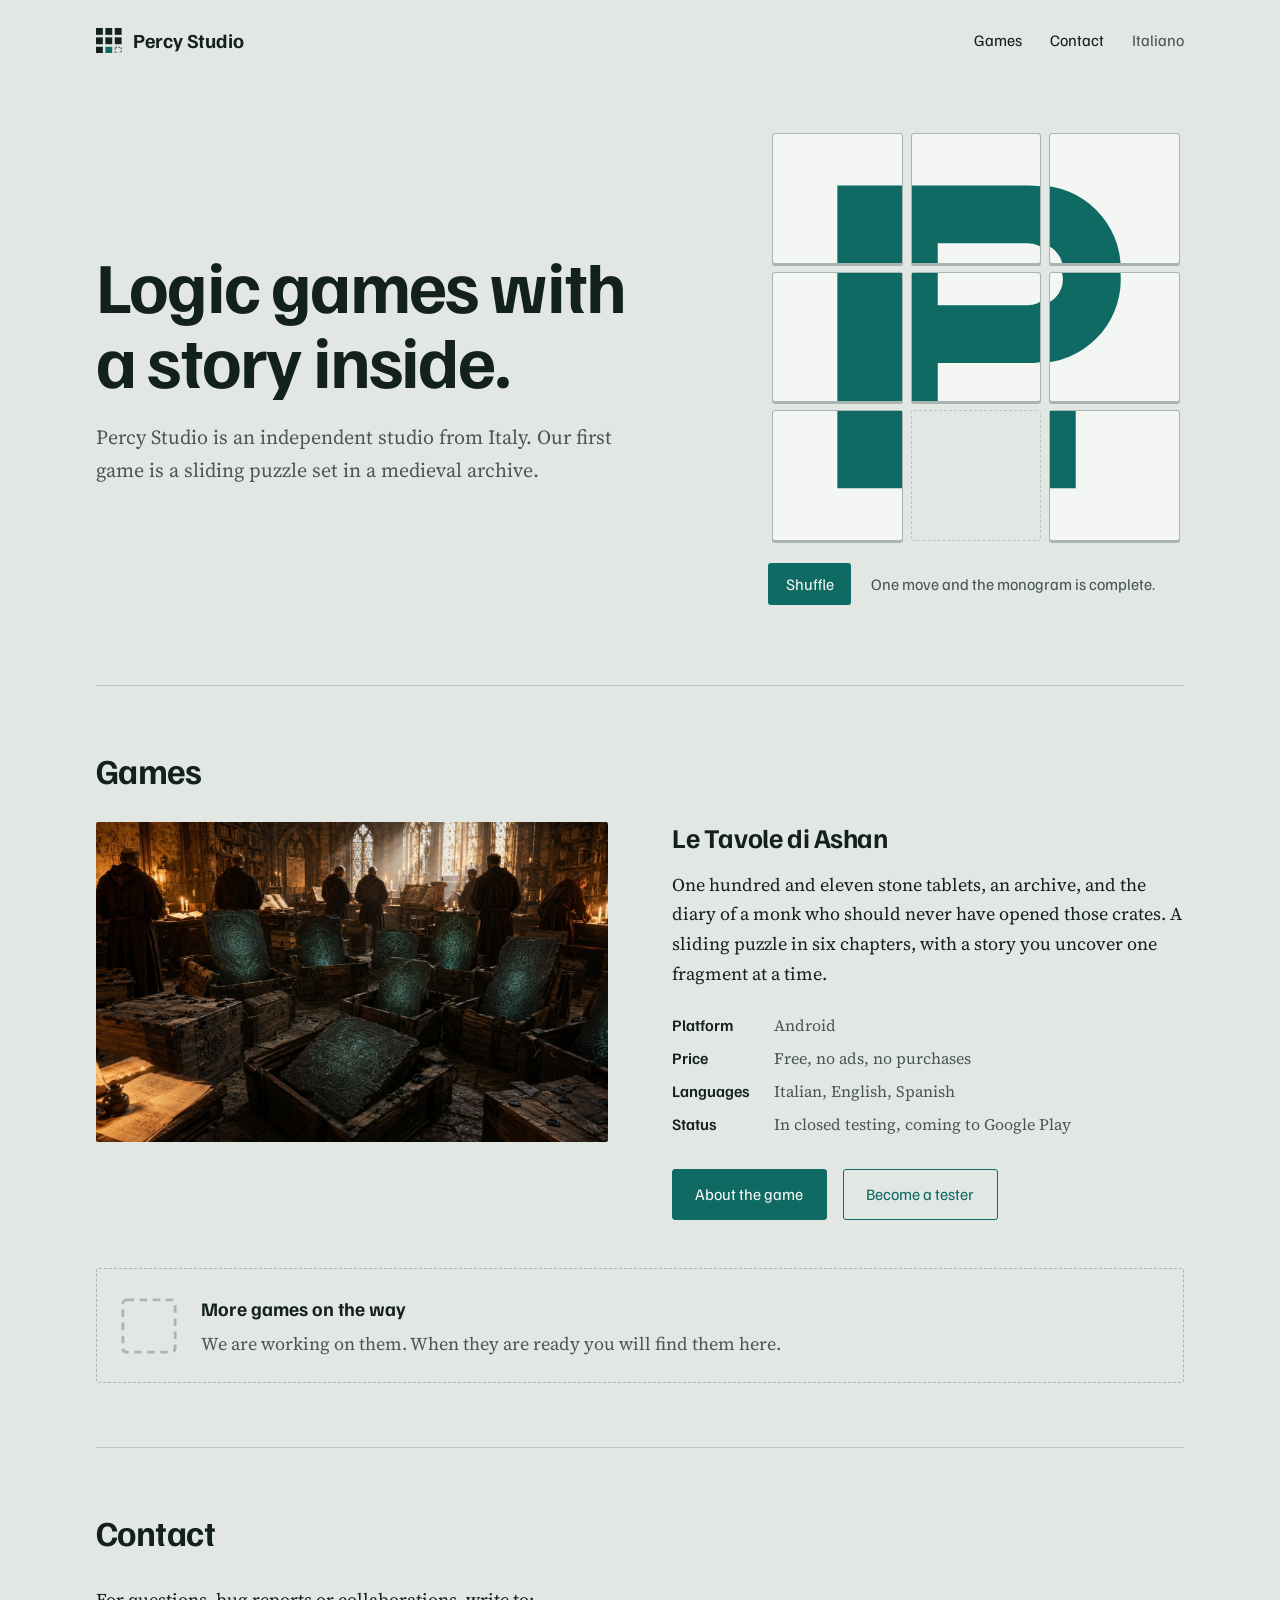
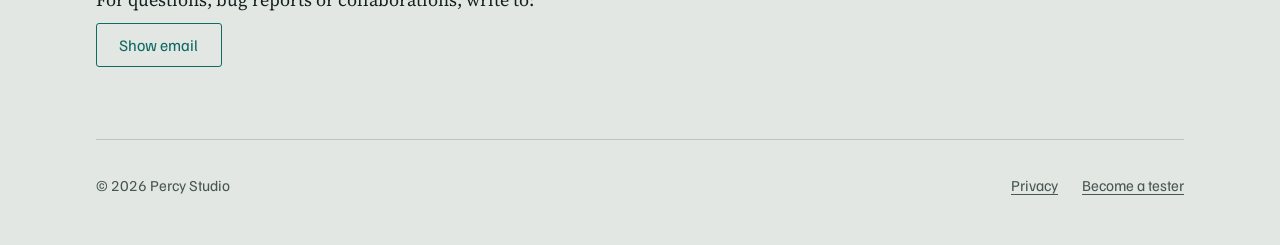
==== en/index.html @ b53e8aa5 "Redesign: Percy Studio come brand, Le Tavole di Ashan come prodotto - Home dello studio (IT/EN) con " ====
<!DOCTYPE html>
<html lang="en">
<head>
  <meta charset="UTF-8">
  <meta name="viewport" content="width=device-width, initial-scale=1">
  <title>Percy Studio</title>
  <meta name="description" content="Percy Studio is an independent Italian studio making logic games. The first is The Tablets of Ashan, a sliding puzzle for Android.">
  <meta property="og:type" content="website">
  <meta property="og:title" content="Percy Studio">
  <meta property="og:description" content="Percy Studio is an independent Italian studio making logic games. The first is The Tablets of Ashan, a sliding puzzle for Android.">
  <meta property="og:image" content="https://www.percystudio.it/assets/images/og.jpg">
  <link rel="alternate" hreflang="it" href="https://www.percystudio.it/">
  <link rel="alternate" hreflang="en" href="https://www.percystudio.it/en/">
  <link rel="preconnect" href="https://fonts.googleapis.com">
  <link rel="preconnect" href="https://fonts.gstatic.com" crossorigin>
  <link rel="stylesheet" href="https://fonts.googleapis.com/css2?family=Familjen+Grotesk:wght@500;600;700&family=Source+Serif+4:ital,opsz,wght@0,8..60,400;0,8..60,600;1,8..60,400&display=swap">
  <link rel="stylesheet" href="../css/studio.css">
</head>
<body>
<svg width="0" height="0" style="position:absolute" aria-hidden="true" focusable="false"><defs><g id="monogram"><path fill-rule="evenodd" style="fill:var(--teal)" d="M50 40H190A65 65 0 0 1 190 170H120V260H50Z M120 85H190A20 20 0 0 1 190 125H120Z"/></g></defs></svg>
<div class="wrap">
  <header class="site-head">
    <a class="mark" href="./"><svg viewBox="0 0 30 30" aria-hidden="true" focusable="false"><g fill="currentColor"><rect x="0" y="0" width="8" height="8"/><rect x="11" y="0" width="8" height="8"/><rect x="22" y="0" width="8" height="8"/><rect x="0" y="11" width="8" height="8"/><rect x="11" y="11" width="8" height="8"/><rect x="22" y="11" width="8" height="8"/><rect x="0" y="22" width="8" height="8"/></g><rect x="11" y="22" width="8" height="8" style="fill:var(--teal)"/><rect x="22.5" y="22.5" width="7" height="7" fill="none" stroke="currentColor" stroke-width="1" stroke-dasharray="2 1.6"/></svg><span>Percy Studio</span></a>
    <nav class="site-nav" aria-label="Principale">
      <a href="#giochi">Games</a>
      <a href="#contatti">Contact</a>
      <a class="lang" href="../" hreflang="it" lang="it">Italiano</a>
    </nav>
  </header>

  <main>
    <section class="opening">
      <div>
        <h1>Logic games with a story inside.</h1>
        <p class="lead">Percy Studio is an independent studio from Italy. Our first game is a sliding puzzle set in a medieval archive.</p>
      </div>
      <div class="board-wrap">
        <div class="board" id="board" role="group" aria-label="Sample board: slide the tiles to rebuild the P" data-tile-label="Tile" data-msg-start="One move and the monogram is complete." data-msg-play="Put the tiles back in order." data-msg-solved="Rebuilt."></div>
        <div class="board-tools">
          <button type="button" id="board-shuffle">Shuffle</button>
          <p class="board-status" id="board-status" role="status"></p>
        </div>
      </div>
    </section>

    <section class="block" id="giochi">
      <div class="wrap">
        <h2>Games</h2>
        <div class="game">
          <figure><img src="../assets/images/hero.jpg" alt="The monastery scriptorium, with open crates showing carved stone tablets" width="1600" height="900" loading="lazy"></figure>
          <div>
            <h3>Le Tavole di Ashan</h3>
            <p>One hundred and eleven stone tablets, an archive, and the diary of a monk who should never have opened those crates. A sliding puzzle in six chapters, with a story you uncover one fragment at a time.</p>
            <dl class="facts"><dt>Platform</dt><dd>Android</dd><dt>Price</dt><dd>Free, no ads, no purchases</dd><dt>Languages</dt><dd>Italian, English, Spanish</dd><dt>Status</dt><dd>In closed testing, coming to Google Play</dd></dl>
            <div class="actions">
              <a class="btn" href="ashan/">About the game</a>
              <a class="btn quiet" href="../tester.html#en">Become a tester</a>
            </div>
          </div>
        </div>
        <div class="soon">
          <svg viewBox="0 0 30 30" aria-hidden="true" focusable="false"><rect x="1" y="1" width="28" height="28" rx="2" fill="none" stroke="var(--tile-edge)" stroke-width="1.5" stroke-dasharray="4 3"/></svg>
          <div><h3>More games on the way</h3><p>We are working on them. When they are ready you will find them here.</p></div>
        </div>
      </div>
    </section>

    <section class="block contact" id="contatti">
      <div class="wrap">
        <h2>Contact</h2>
        <p>For questions, bug reports or collaborations, write to:</p>
        <p><span class="mail-reveal" data-mail data-u="percystudio.dev" data-d="gmail.com"><button type="button" class="btn quiet mail-btn">Show email</button><noscript>percystudio.dev [at] gmail.com</noscript></span></p>
      </div>
    </section>
  </main>

  <footer class="site-foot">
    <span>© 2026 Percy Studio</span>
    <ul><li><a href="../privacy.html#en">Privacy</a></li><li><a href="../tester.html#en">Become a tester</a></li></ul>
  </footer>
</div>
<script src="../js/board.js"></script>
<script src="../js/contact.js"></script>
</body>
</html>
---- css/studio.css ----
/* Percy Studio: pagine dello studio.
   Concetto: la tessera vuota dei puzzle a scorrimento come marchio.
   Layout: testo allineato a sinistra, una sola cosa interattiva (la scacchiera) in apertura. */

:root {
  --ground: #E3E7E4;
  --ink: #12201E;
  --muted: #475754;
  --teal: #0E6A62;
  --tile: #F4F6F3;
  --tile-edge: #A9B5B0;
  --line: #BAC5C0;
  --on-teal: #F4F6F3;
  --font-display: 'Familjen Grotesk', 'Helvetica Neue', Arial, sans-serif;
  --font-body: 'Source Serif 4', Georgia, 'Times New Roman', serif;
  color-scheme: light;
}

@media (prefers-color-scheme: dark) {
  :root:not([data-theme="light"]) {
    --ground: #0F1B19;
    --ink: #DDE6E2;
    --muted: #9DB0AA;
    --teal: #5CC9B8;
    --tile: #1B2D2A;
    --tile-edge: #31483F;
    --line: #27403A;
    --on-teal: #0F1B19;
    color-scheme: dark;
  }
}

:root[data-theme="dark"] {
  --ground: #0F1B19;
  --ink: #DDE6E2;
  --muted: #9DB0AA;
  --teal: #5CC9B8;
  --tile: #1B2D2A;
  --tile-edge: #31483F;
  --line: #27403A;
  --on-teal: #0F1B19;
  color-scheme: dark;
}

*, *::before, *::after { box-sizing: border-box; }

body {
  margin: 0;
  background: var(--ground);
  color: var(--ink);
  font-family: var(--font-body);
  font-size: 1.125rem;
  line-height: 1.65;
  padding-left: max(16px, env(safe-area-inset-left, 0px));
  padding-right: max(16px, env(safe-area-inset-right, 0px));
}

a { color: var(--teal); text-underline-offset: 0.2em; }
a:hover { text-decoration-thickness: 2px; }
:focus-visible { outline: 3px solid var(--teal); outline-offset: 3px; }

.wrap { max-width: 68rem; margin: 0 auto; }

/* Intestazione */
.site-head {
  display: flex;
  flex-wrap: wrap;
  align-items: center;
  justify-content: space-between;
  gap: 0.75rem 2rem;
  padding-block: 1.5rem;
}

.mark {
  display: inline-flex;
  align-items: center;
  gap: 0.7rem;
  color: var(--ink);
  text-decoration: none;
  font-family: var(--font-display);
  font-weight: 700;
  font-size: 1.25rem;
  letter-spacing: -0.01em;
}
.mark svg { width: 1.6rem; height: 1.6rem; display: block; }

.site-nav { display: flex; flex-wrap: wrap; gap: 0.25rem 1.75rem; align-items: center; font-family: var(--font-display); font-size: 1rem; }
.site-nav a { color: var(--ink); text-decoration: none; }
.site-nav a:hover { color: var(--teal); text-decoration: underline; }
.site-nav .lang { color: var(--muted); }

/* Apertura */
.opening {
  display: grid;
  grid-template-columns: minmax(0, 1.15fr) minmax(0, 0.85fr);
  gap: 3rem 4rem;
  align-items: center;
  padding-block: 3rem 5rem;
}

.opening h1 {
  font-family: var(--font-display);
  font-weight: 700;
  font-size: clamp(2.5rem, 6vw, 4.5rem);
  line-height: 1.04;
  letter-spacing: -0.025em;
  margin: 0 0 1.5rem;
  text-wrap: balance;
}

.opening .lead { font-size: 1.25rem; max-width: 34rem; color: var(--muted); margin: 0; }

/* Scacchiera interattiva */
.board-wrap { justify-self: end; width: min(100%, 26rem); }

.board {
  position: relative;
  width: 100%;
  aspect-ratio: 1;
}

.cell {
  position: absolute;
  width: 33.3333%;
  height: 33.3333%;
  padding: 4px;
}
.cell::after {
  content: "";
  display: block;
  width: 100%;
  height: 100%;
  border: 1px dashed var(--line);
  border-radius: 3px;
}

.tile {
  position: absolute;
  width: 33.3333%;
  height: 33.3333%;
  left: calc(var(--c) * 33.3333%);
  top: calc(var(--r) * 33.3333%);
  padding: 4px;
  transition: left 0.18s ease, top 0.18s ease;
}
.tile button {
  display: block;
  width: 100%;
  height: 100%;
  padding: 0;
  margin: 0;
  background: var(--tile);
  border: 1px solid var(--tile-edge);
  border-radius: 3px;
  box-shadow: 0 2px 0 var(--tile-edge);
  cursor: pointer;
  transition: border-color 0.2s, box-shadow 0.2s;
}
.tile button:hover { border-color: var(--teal); }
.tile svg { display: block; width: 100%; height: 100%; }

.board.solved .tile button { border-color: var(--teal); box-shadow: 0 2px 0 var(--teal); }

.board-tools {
  display: flex;
  flex-wrap: wrap;
  align-items: center;
  gap: 0.5rem 1.25rem;
  margin-top: 1.1rem;
  font-family: var(--font-display);
  font-size: 1rem;
}
.board-tools button {
  font: inherit;
  color: var(--on-teal);
  background: var(--teal);
  border: 0;
  border-radius: 3px;
  padding: 0.5rem 1.1rem;
  cursor: pointer;
}
.board-tools button:hover { filter: brightness(1.08); }
.board-status { color: var(--muted); margin: 0; }

/* Sezioni */
.block { padding-block: 4rem; border-top: 1px solid var(--line); }
.block > .wrap > h2 {
  font-family: var(--font-display);
  font-weight: 700;
  font-size: clamp(1.6rem, 3vw, 2.2rem);
  letter-spacing: -0.015em;
  line-height: 1.15;
  margin: 0 0 2rem;
}

.game {
  display: grid;
  grid-template-columns: minmax(0, 1fr) minmax(0, 1fr);
  gap: 2.5rem 4rem;
  align-items: start;
}
.game figure { margin: 0; }
.game img { display: block; width: 100%; height: auto; aspect-ratio: 16 / 10; object-fit: cover; border-radius: 2px; }
.game h3 { font-family: var(--font-display); font-weight: 700; font-size: 1.7rem; letter-spacing: -0.015em; line-height: 1.15; margin: 0 0 1rem; }
.game p { margin: 0 0 1.5rem; max-width: 36rem; }

.facts { display: grid; grid-template-columns: max-content minmax(0, 1fr); gap: 0.4rem 1.5rem; margin: 0 0 2rem; font-size: 1rem; }
.facts dt { font-family: var(--font-display); font-weight: 600; }
.facts dd { margin: 0; color: var(--muted); }

.actions { display: flex; flex-wrap: wrap; gap: 0.75rem 1rem; font-family: var(--font-display); }
.btn {
  display: inline-block;
  padding: 0.7rem 1.4rem;
  border-radius: 3px;
  border: 1px solid var(--teal);
  background: var(--teal);
  color: var(--on-teal);
  text-decoration: none;
  font-size: 1rem;
}
.btn:hover { filter: brightness(1.08); text-decoration: none; }
.btn.quiet { background: transparent; color: var(--teal); }
.btn.quiet:hover { background: color-mix(in srgb, var(--teal) 12%, transparent); filter: none; }

.soon {
  margin-top: 3rem;
  display: flex;
  gap: 1.5rem;
  align-items: center;
  padding: 1.5rem;
  border: 1px dashed var(--tile-edge);
  border-radius: 3px;
}
.soon svg { flex: none; width: 3.5rem; height: 3.5rem; }
.soon h3 { font-family: var(--font-display); font-size: 1.2rem; margin: 0 0 0.25rem; }
.soon p { margin: 0; color: var(--muted); }

.contact p { margin: 0 0 0.5rem; max-width: 36rem; }
.mail-reveal a { font-family: var(--font-display); font-size: 1.3rem; font-weight: 600; user-select: all; }
button.btn { font-family: var(--font-display); cursor: pointer; }

.site-foot {
  border-top: 1px solid var(--line);
  padding-block: 2rem 3rem;
  display: flex;
  flex-wrap: wrap;
  justify-content: space-between;
  gap: 0.75rem 2rem;
  font-family: var(--font-display);
  font-size: 0.95rem;
  color: var(--muted);
}
.site-foot a { color: var(--muted); }
.site-foot a:hover { color: var(--teal); }
.site-foot ul { display: flex; flex-wrap: wrap; gap: 0.25rem 1.5rem; list-style: none; margin: 0; padding: 0; }

@media (max-width: 760px) {
  .opening { grid-template-columns: minmax(0, 1fr); padding-block: 1.5rem 3.5rem; }
  .board-wrap { justify-self: start; }
  .game { grid-template-columns: minmax(0, 1fr); }
  .block { padding-block: 3rem; }
}

@media (prefers-reduced-motion: reduce) {
  .tile { transition: none; }
}
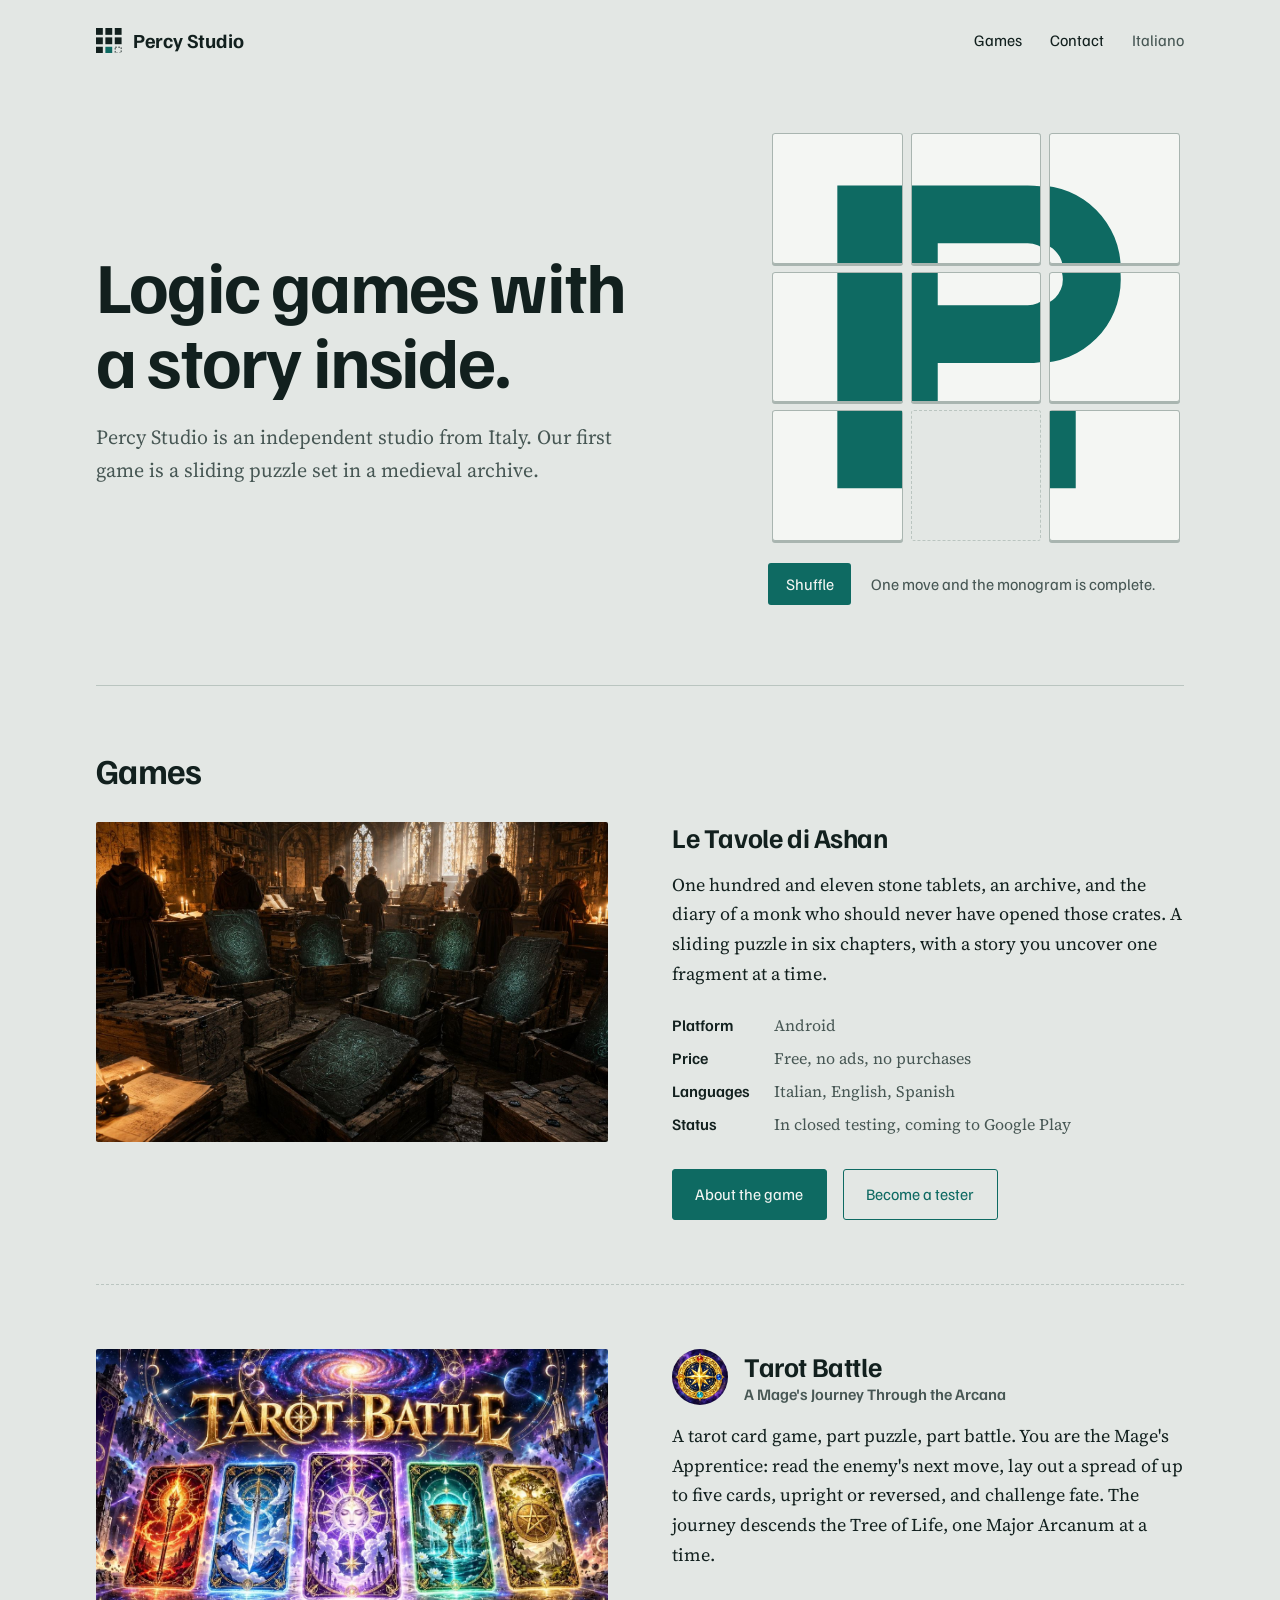
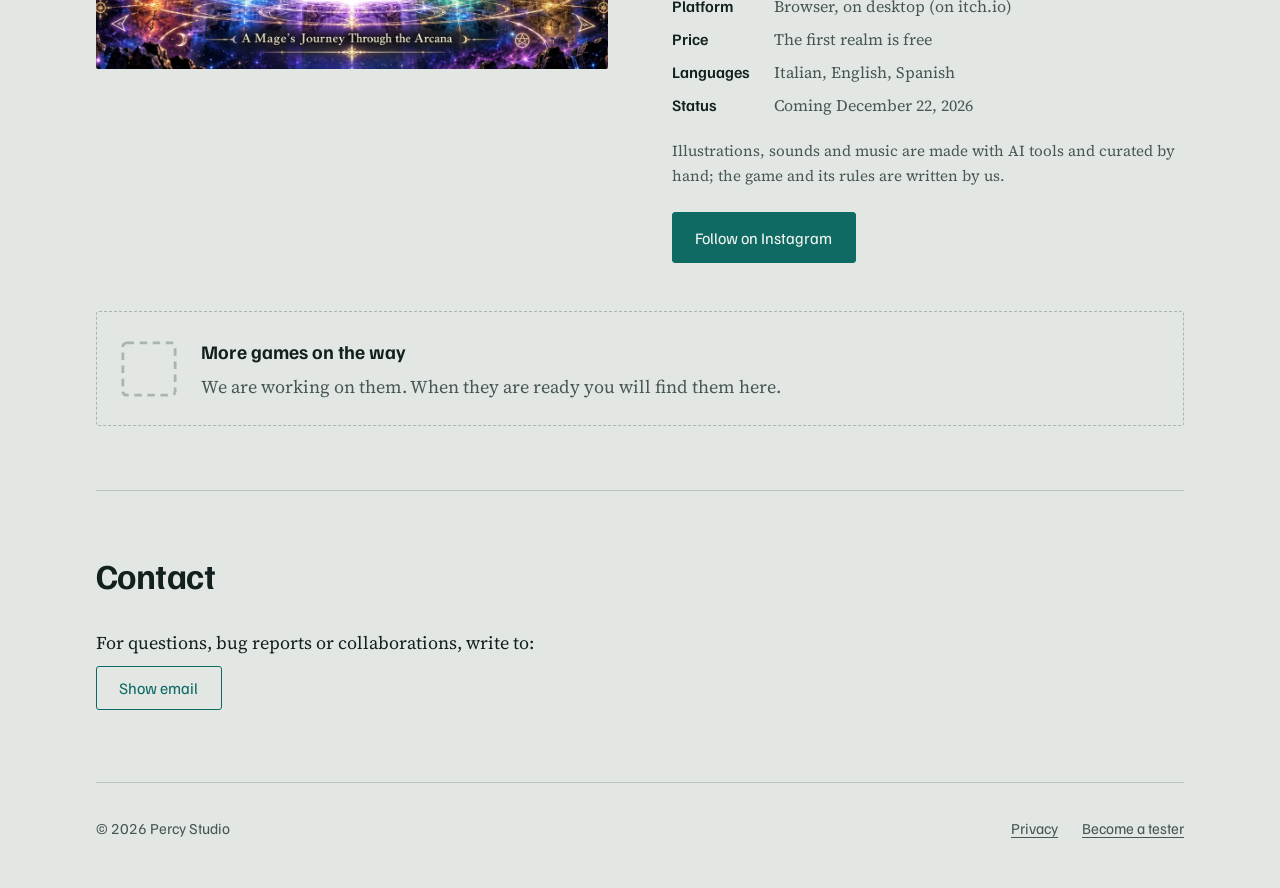
==== commit 7c9eaf6d: "Tarot Battle fra i giochi dello studio La scheda del secondo gioco nella home, in italiano e in ingl" ====
--- a/en/index.html
+++ b/en/index.html
@@ -58,6 +58,21 @@
             </div>
           </div>
         </div>
+        <div class="game" id="tarot-battle">
+          <figure><img src="../assets/images/tarot_battle.webp" alt="Tarot Battle artwork: tarot cards and an apprentice mage" width="1280" height="720" loading="lazy"></figure>
+          <div>
+            <div class="game-title">
+              <img src="../assets/images/tarot_battle_icon.webp" alt="" width="192" height="192" loading="lazy">
+              <h3>Tarot Battle <span>A Mage's Journey Through the Arcana</span></h3>
+            </div>
+            <p>A tarot card game, part puzzle, part battle. You are the Mage's Apprentice: read the enemy's next move, lay out a spread of up to five cards, upright or reversed, and challenge fate. The journey descends the Tree of Life, one Major Arcanum at a time.</p>
+            <dl class="facts"><dt>Platform</dt><dd>Browser, on desktop (on itch.io)</dd><dt>Price</dt><dd>The first realm is free</dd><dt>Languages</dt><dd>Italian, English, Spanish</dd><dt>Status</dt><dd>Coming December 22, 2026</dd></dl>
+            <p class="ai-note">Illustrations, sounds and music are made with AI tools and curated by hand; the game and its rules are written by us.</p>
+            <div class="actions">
+              <a class="btn" href="https://www.instagram.com/percystudio.games/" rel="noopener">Follow on Instagram</a>
+            </div>
+          </div>
+        </div>
         <div class="soon">
           <svg viewBox="0 0 30 30" aria-hidden="true" focusable="false"><rect x="1" y="1" width="28" height="28" rx="2" fill="none" stroke="var(--tile-edge)" stroke-width="1.5" stroke-dasharray="4 3"/></svg>
           <div><h3>More games on the way</h3><p>We are working on them. When they are ready you will find them here.</p></div>
--- a/css/studio.css
+++ b/css/studio.css
@@ -204,6 +204,13 @@
 .game h3 { font-family: var(--font-display); font-weight: 700; font-size: 1.7rem; letter-spacing: -0.015em; line-height: 1.15; margin: 0 0 1rem; }
 .game p { margin: 0 0 1.5rem; max-width: 36rem; }
 
+.game + .game { margin-top: 4rem; padding-top: 4rem; border-top: 1px dashed var(--line); }
+.game-title { display: flex; align-items: center; gap: 1rem; margin: 0 0 1rem; }
+.game-title img { flex: none; width: 3.5rem; height: 3.5rem; border-radius: 50%; }
+.game .game-title h3 { margin: 0; }
+.game-title h3 span { display: block; font-size: 1rem; font-weight: 600; color: var(--muted); letter-spacing: 0; margin-top: 0.2rem; }
+.game .ai-note { font-size: 0.95rem; color: var(--muted); margin: -0.75rem 0 1.5rem; }
+
 .facts { display: grid; grid-template-columns: max-content minmax(0, 1fr); gap: 0.4rem 1.5rem; margin: 0 0 2rem; font-size: 1rem; }
 .facts dt { font-family: var(--font-display); font-weight: 600; }
 .facts dd { margin: 0; color: var(--muted); }
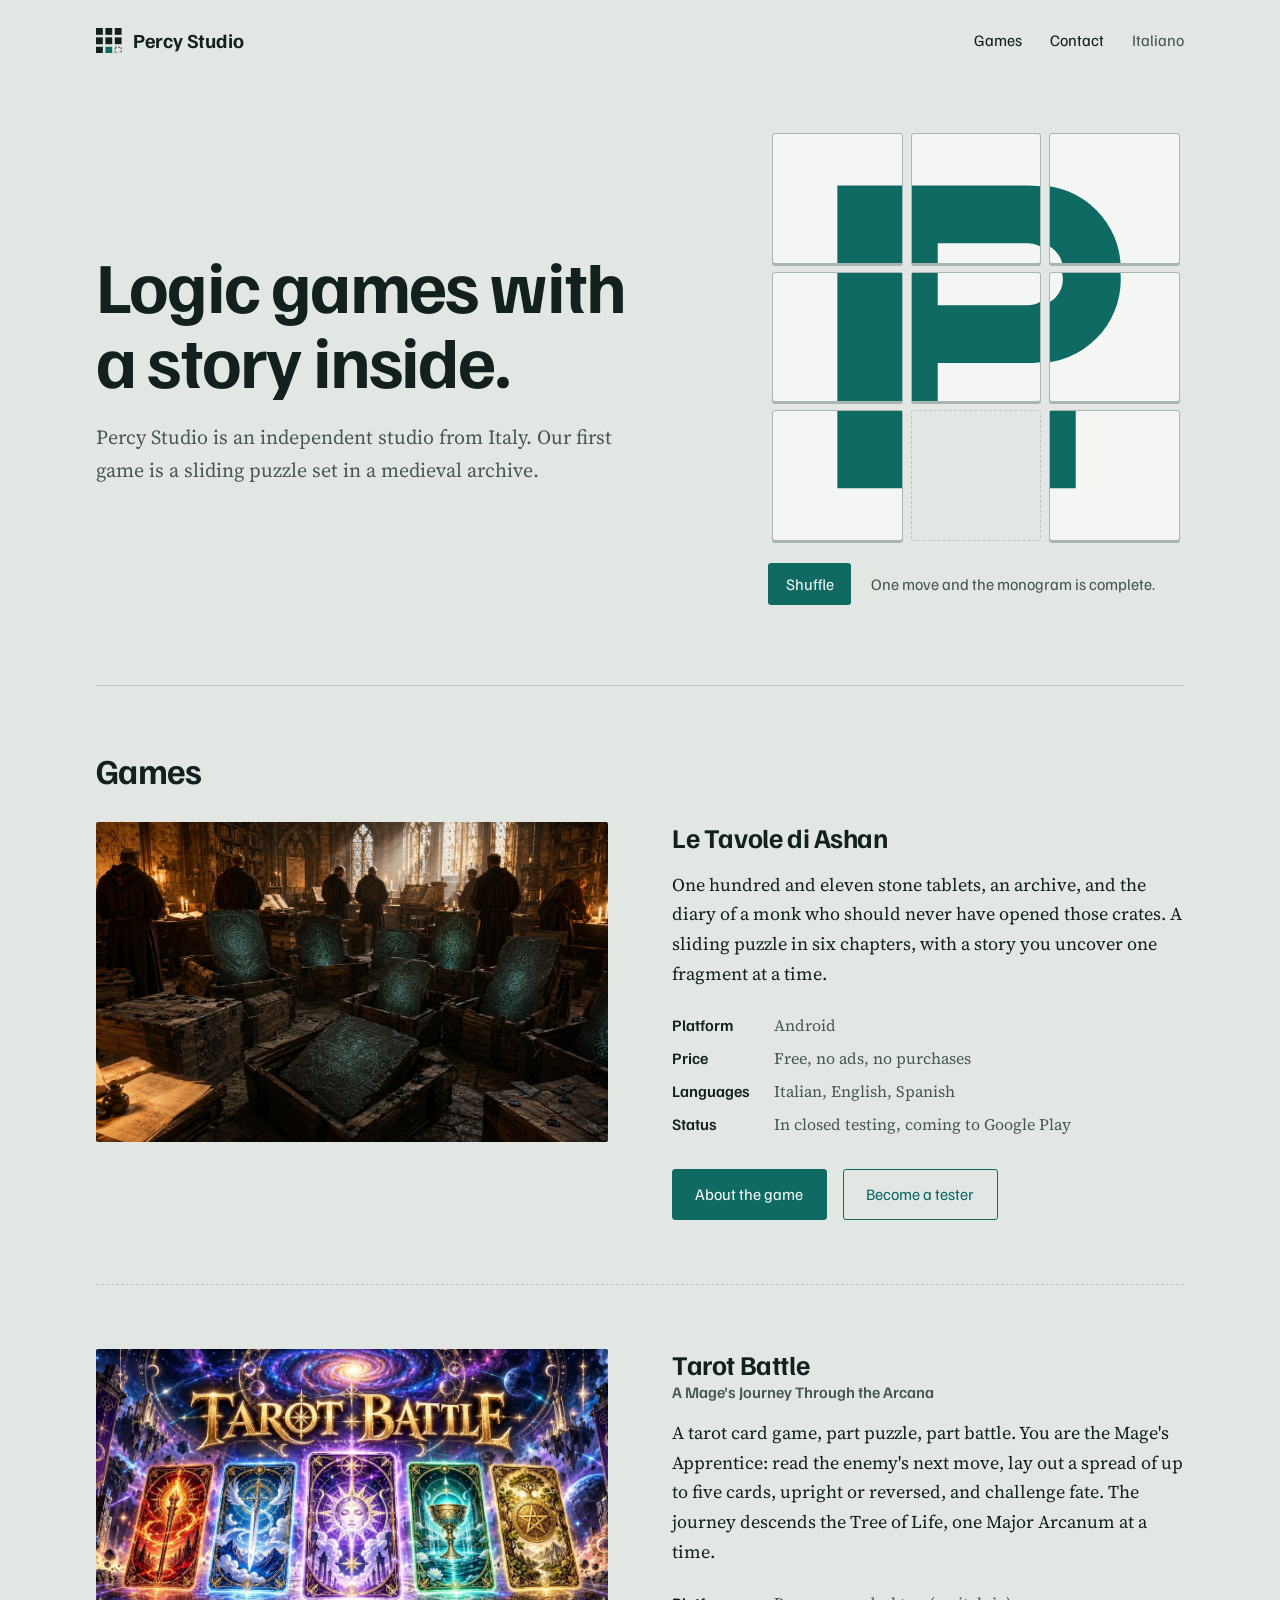
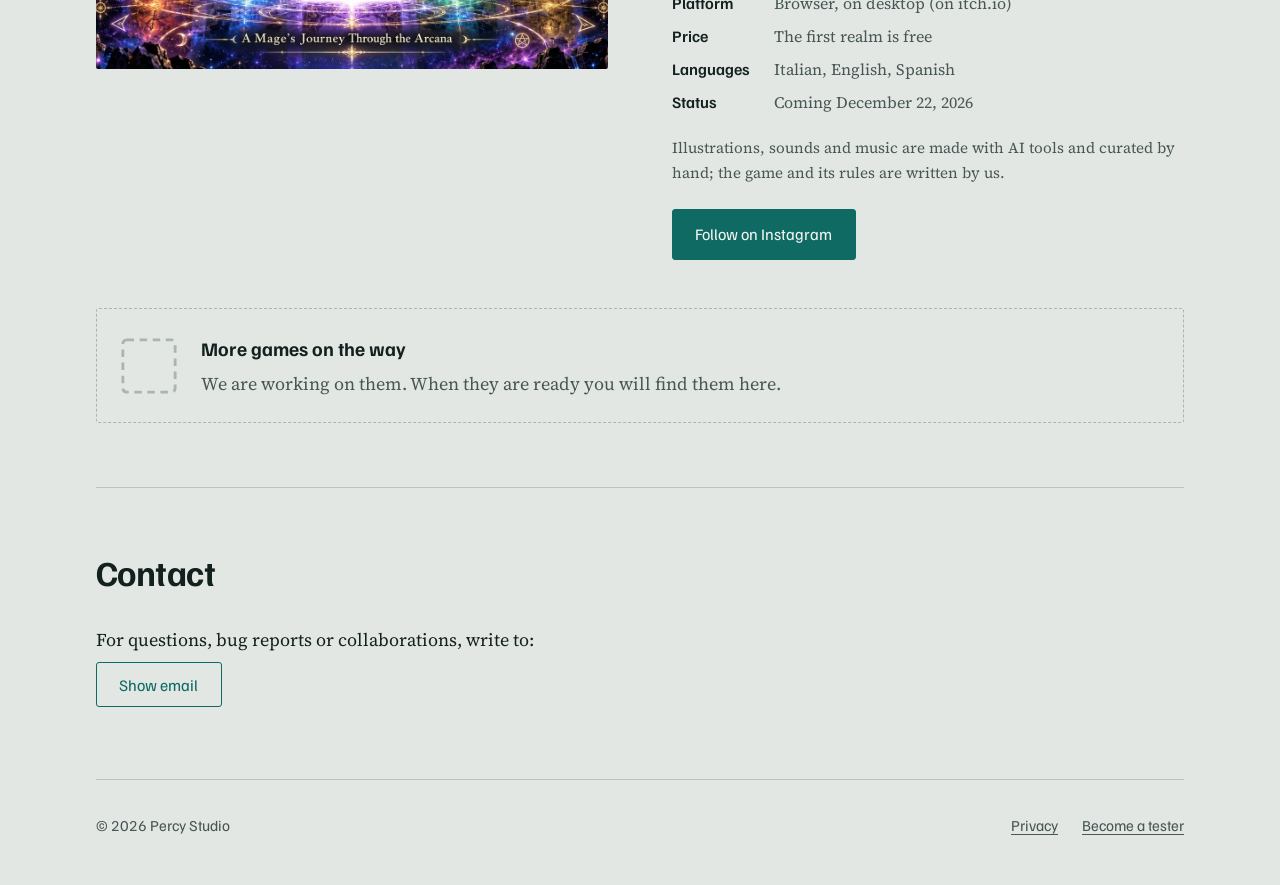
==== commit a49fcfbf: "Tarot Battle: una sola immagine nella scheda Tolto il medaglione accanto al titolo: la scheda resta " ====
--- a/en/index.html
+++ b/en/index.html
@@ -14,7 +14,7 @@
   <link rel="preconnect" href="https://fonts.googleapis.com">
   <link rel="preconnect" href="https://fonts.gstatic.com" crossorigin>
   <link rel="stylesheet" href="https://fonts.googleapis.com/css2?family=Familjen+Grotesk:wght@500;600;700&family=Source+Serif+4:ital,opsz,wght@0,8..60,400;0,8..60,600;1,8..60,400&display=swap">
-  <link rel="stylesheet" href="../css/studio.css">
+  <link rel="stylesheet" href="../css/studio.css?v=2">
 </head>
 <body>
 <svg width="0" height="0" style="position:absolute" aria-hidden="true" focusable="false"><defs><g id="monogram"><path fill-rule="evenodd" style="fill:var(--teal)" d="M50 40H190A65 65 0 0 1 190 170H120V260H50Z M120 85H190A20 20 0 0 1 190 125H120Z"/></g></defs></svg>
@@ -62,7 +62,6 @@
           <figure><img src="../assets/images/tarot_battle.webp" alt="Tarot Battle artwork: tarot cards and an apprentice mage" width="1280" height="720" loading="lazy"></figure>
           <div>
             <div class="game-title">
-              <img src="../assets/images/tarot_battle_icon.webp" alt="" width="192" height="192" loading="lazy">
               <h3>Tarot Battle <span>A Mage's Journey Through the Arcana</span></h3>
             </div>
             <p>A tarot card game, part puzzle, part battle. You are the Mage's Apprentice: read the enemy's next move, lay out a spread of up to five cards, upright or reversed, and challenge fate. The journey descends the Tree of Life, one Major Arcanum at a time.</p>
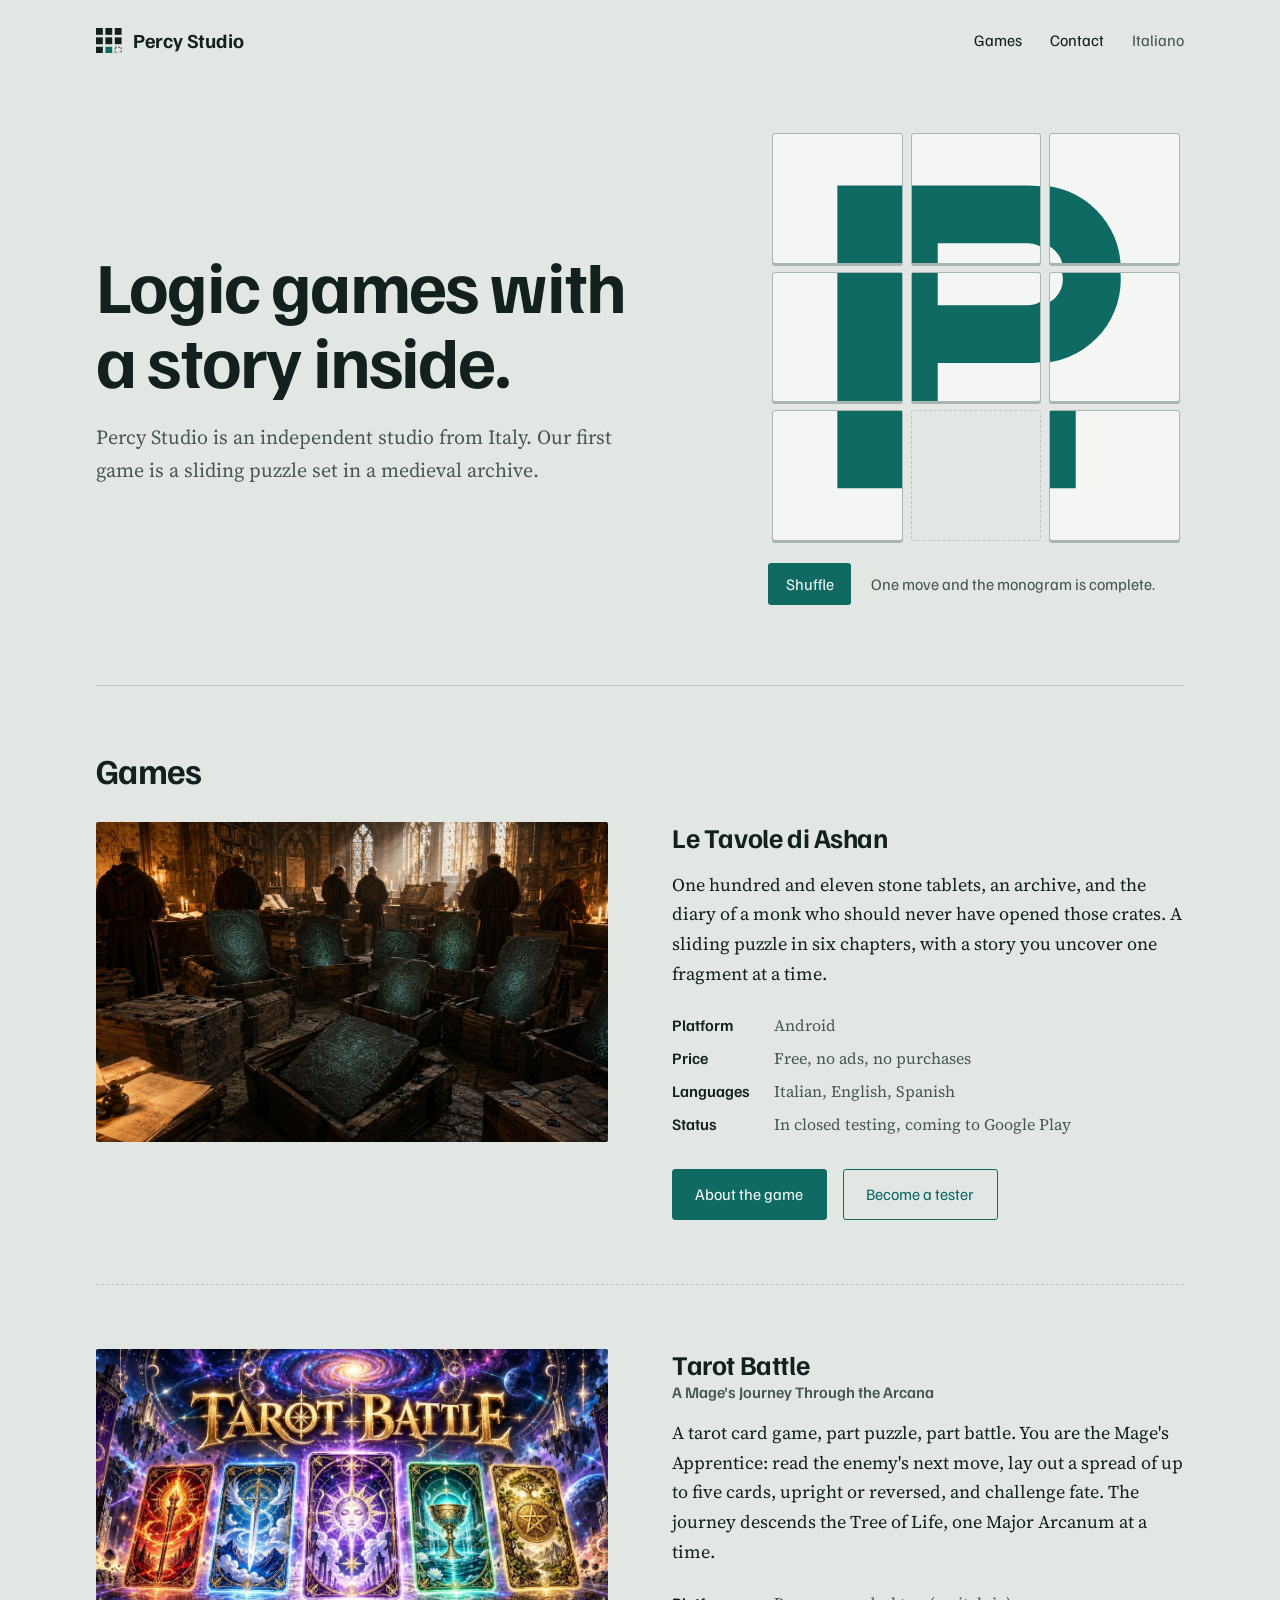
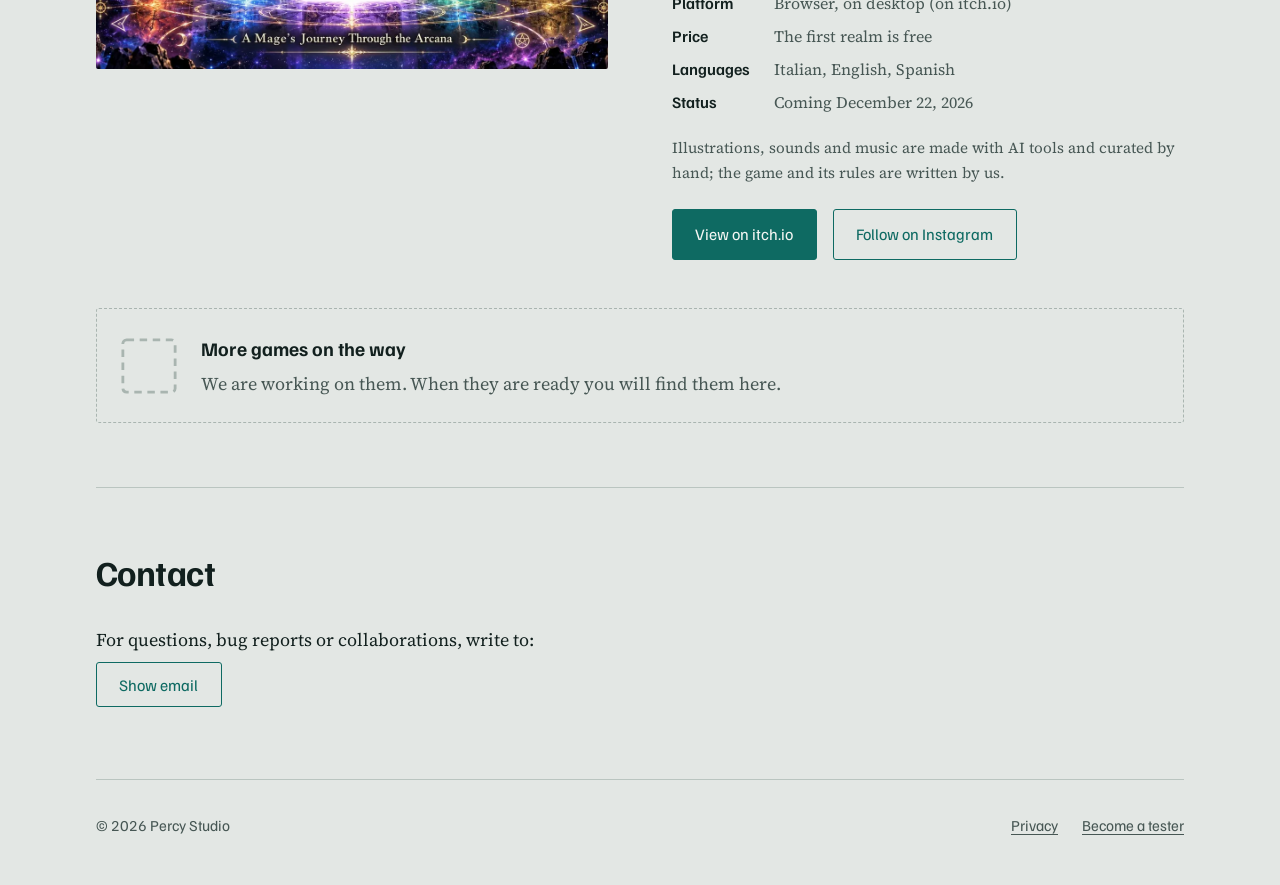
==== commit 5a5ee41d: "Tarot Battle: pulsante per la pagina itch.io "Scopri su itch.io" / "View on itch.io" come azione pri" ====
--- a/en/index.html
+++ b/en/index.html
@@ -68,7 +68,8 @@
             <dl class="facts"><dt>Platform</dt><dd>Browser, on desktop (on itch.io)</dd><dt>Price</dt><dd>The first realm is free</dd><dt>Languages</dt><dd>Italian, English, Spanish</dd><dt>Status</dt><dd>Coming December 22, 2026</dd></dl>
             <p class="ai-note">Illustrations, sounds and music are made with AI tools and curated by hand; the game and its rules are written by us.</p>
             <div class="actions">
-              <a class="btn" href="https://www.instagram.com/percystudio.games/" rel="noopener">Follow on Instagram</a>
+              <a class="btn" href="https://percystudio.itch.io/tarot-battle" rel="noopener">View on itch.io</a>
+              <a class="btn quiet" href="https://www.instagram.com/percystudio.games/" rel="noopener">Follow on Instagram</a>
             </div>
           </div>
         </div>
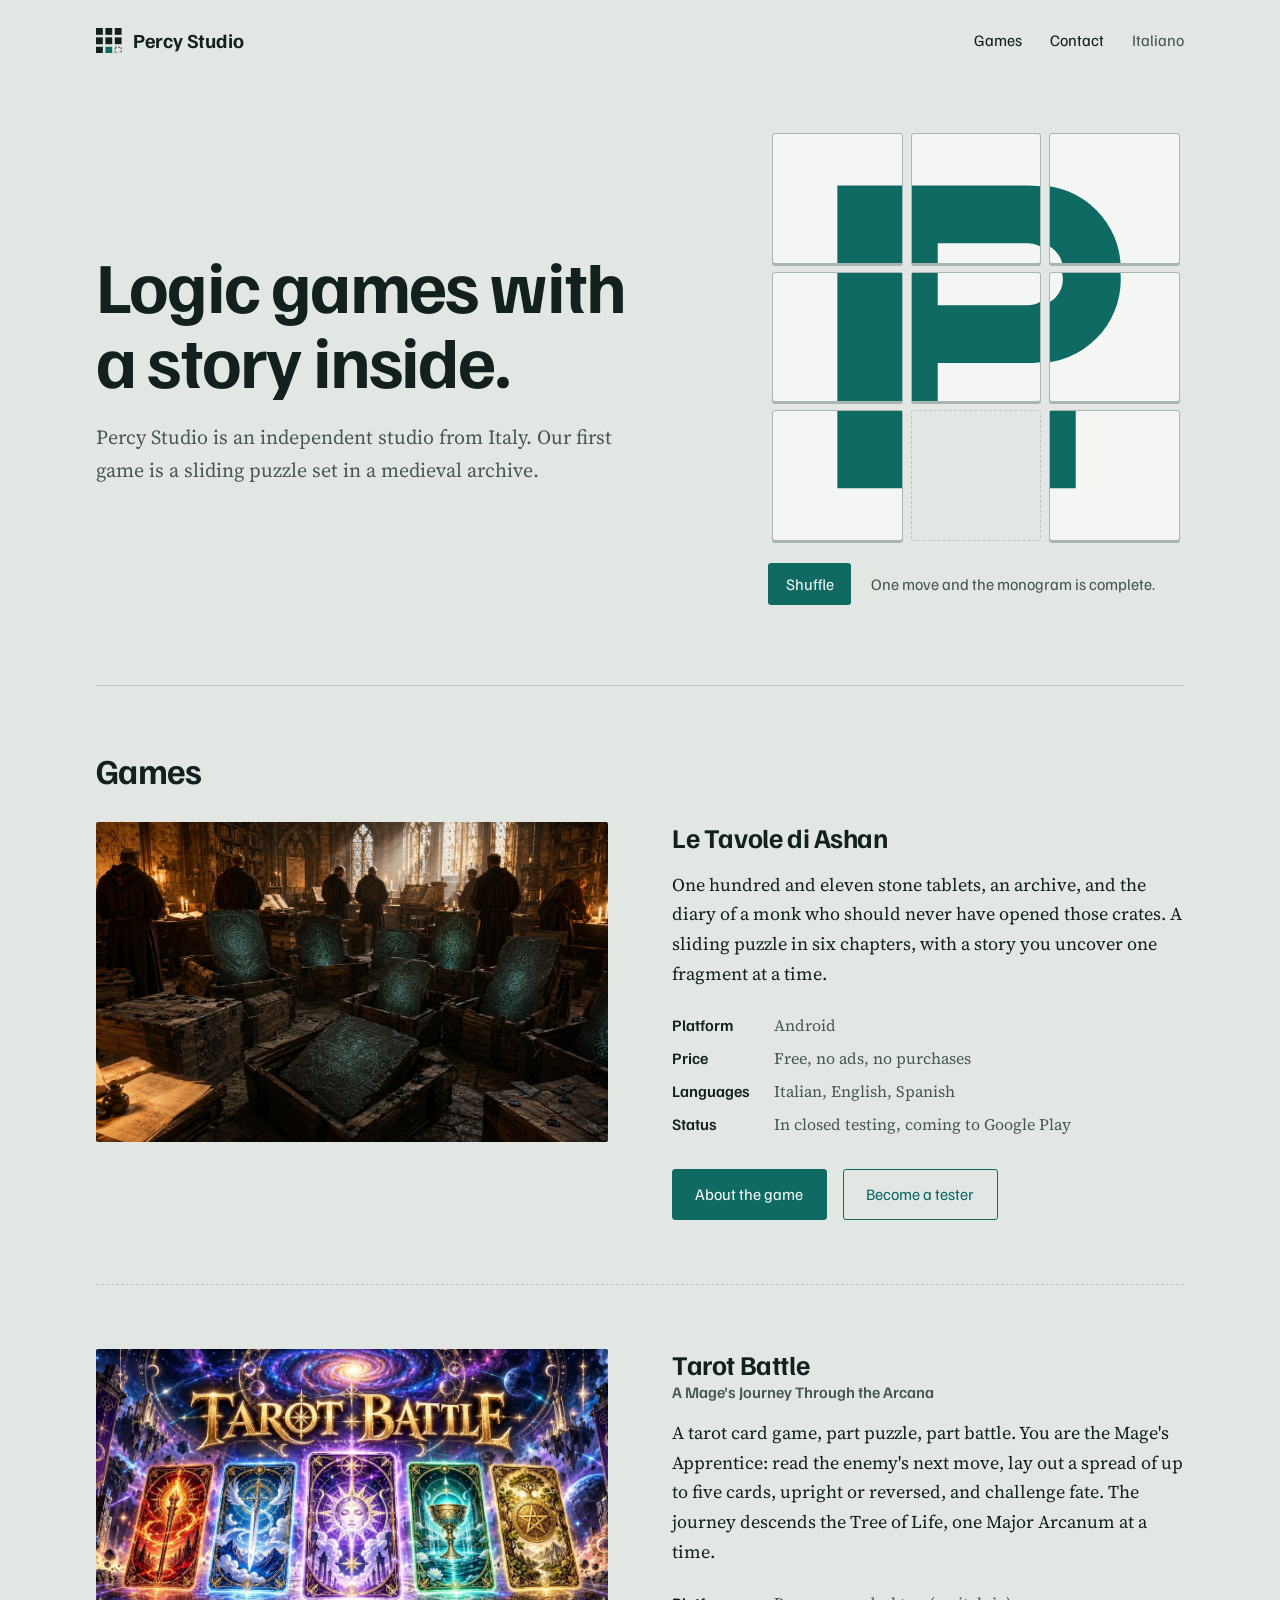
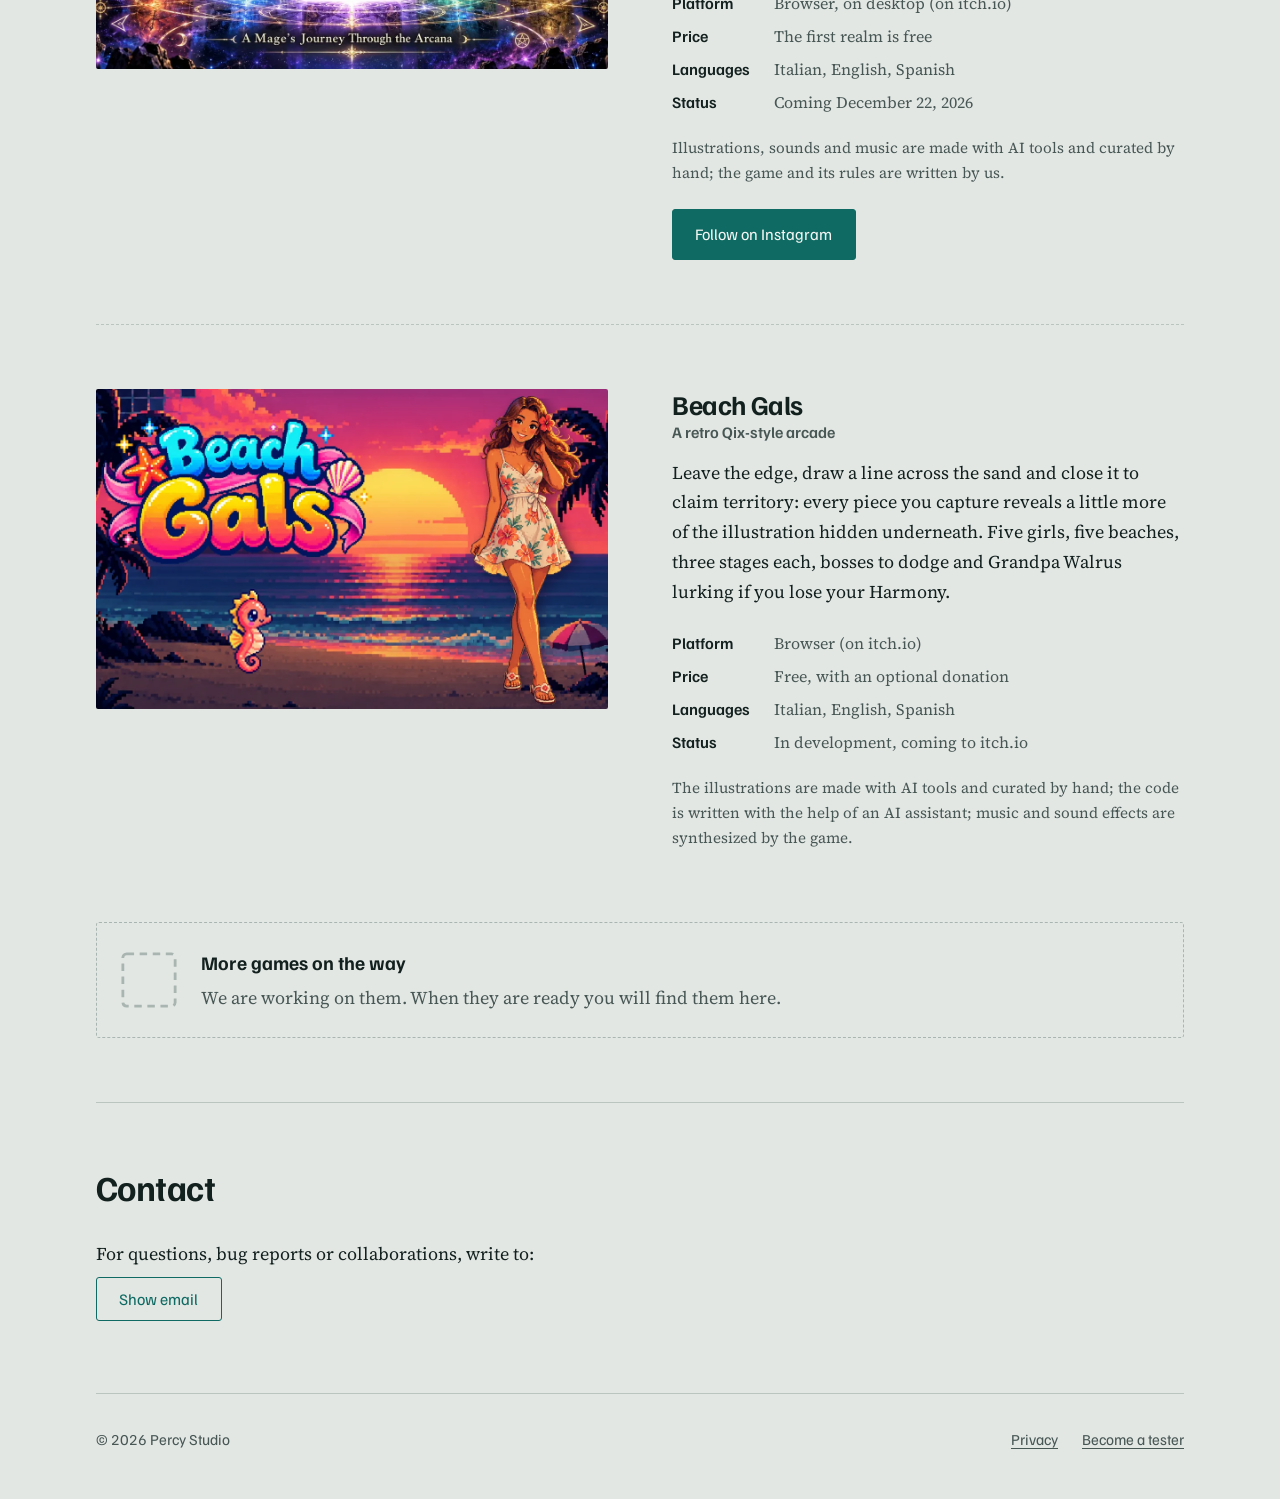
==== commit 5c52eba8: "Beach Gals fra i giochi dello studio La scheda del terzo gioco nella home, in italiano e in inglese:" ====
--- a/en/index.html
+++ b/en/index.html
@@ -68,9 +68,19 @@
             <dl class="facts"><dt>Platform</dt><dd>Browser, on desktop (on itch.io)</dd><dt>Price</dt><dd>The first realm is free</dd><dt>Languages</dt><dd>Italian, English, Spanish</dd><dt>Status</dt><dd>Coming December 22, 2026</dd></dl>
             <p class="ai-note">Illustrations, sounds and music are made with AI tools and curated by hand; the game and its rules are written by us.</p>
             <div class="actions">
-              <a class="btn" href="https://percystudio.itch.io/tarot-battle" rel="noopener">View on itch.io</a>
-              <a class="btn quiet" href="https://www.instagram.com/percystudio.games/" rel="noopener">Follow on Instagram</a>
+              <a class="btn" href="https://www.instagram.com/percystudio.games/" rel="noopener">Follow on Instagram</a>
             </div>
+          </div>
+        </div>
+        <div class="game" id="beach-gals">
+          <figure><img src="../assets/images/beach_gals.webp" alt="Beach Gals cover: the logo, a seahorse and a girl on a beach at sunset" width="1280" height="720" loading="lazy"></figure>
+          <div>
+            <div class="game-title">
+              <h3>Beach Gals <span>A retro Qix-style arcade</span></h3>
+            </div>
+            <p>Leave the edge, draw a line across the sand and close it to claim territory: every piece you capture reveals a little more of the illustration hidden underneath. Five girls, five beaches, three stages each, bosses to dodge and Grandpa Walrus lurking if you lose your Harmony.</p>
+            <dl class="facts"><dt>Platform</dt><dd>Browser (on itch.io)</dd><dt>Price</dt><dd>Free, with an optional donation</dd><dt>Languages</dt><dd>Italian, English, Spanish</dd><dt>Status</dt><dd>In development, coming to itch.io</dd></dl>
+            <p class="ai-note">The illustrations are made with AI tools and curated by hand; the code is written with the help of an AI assistant; music and sound effects are synthesized by the game.</p>
           </div>
         </div>
         <div class="soon">
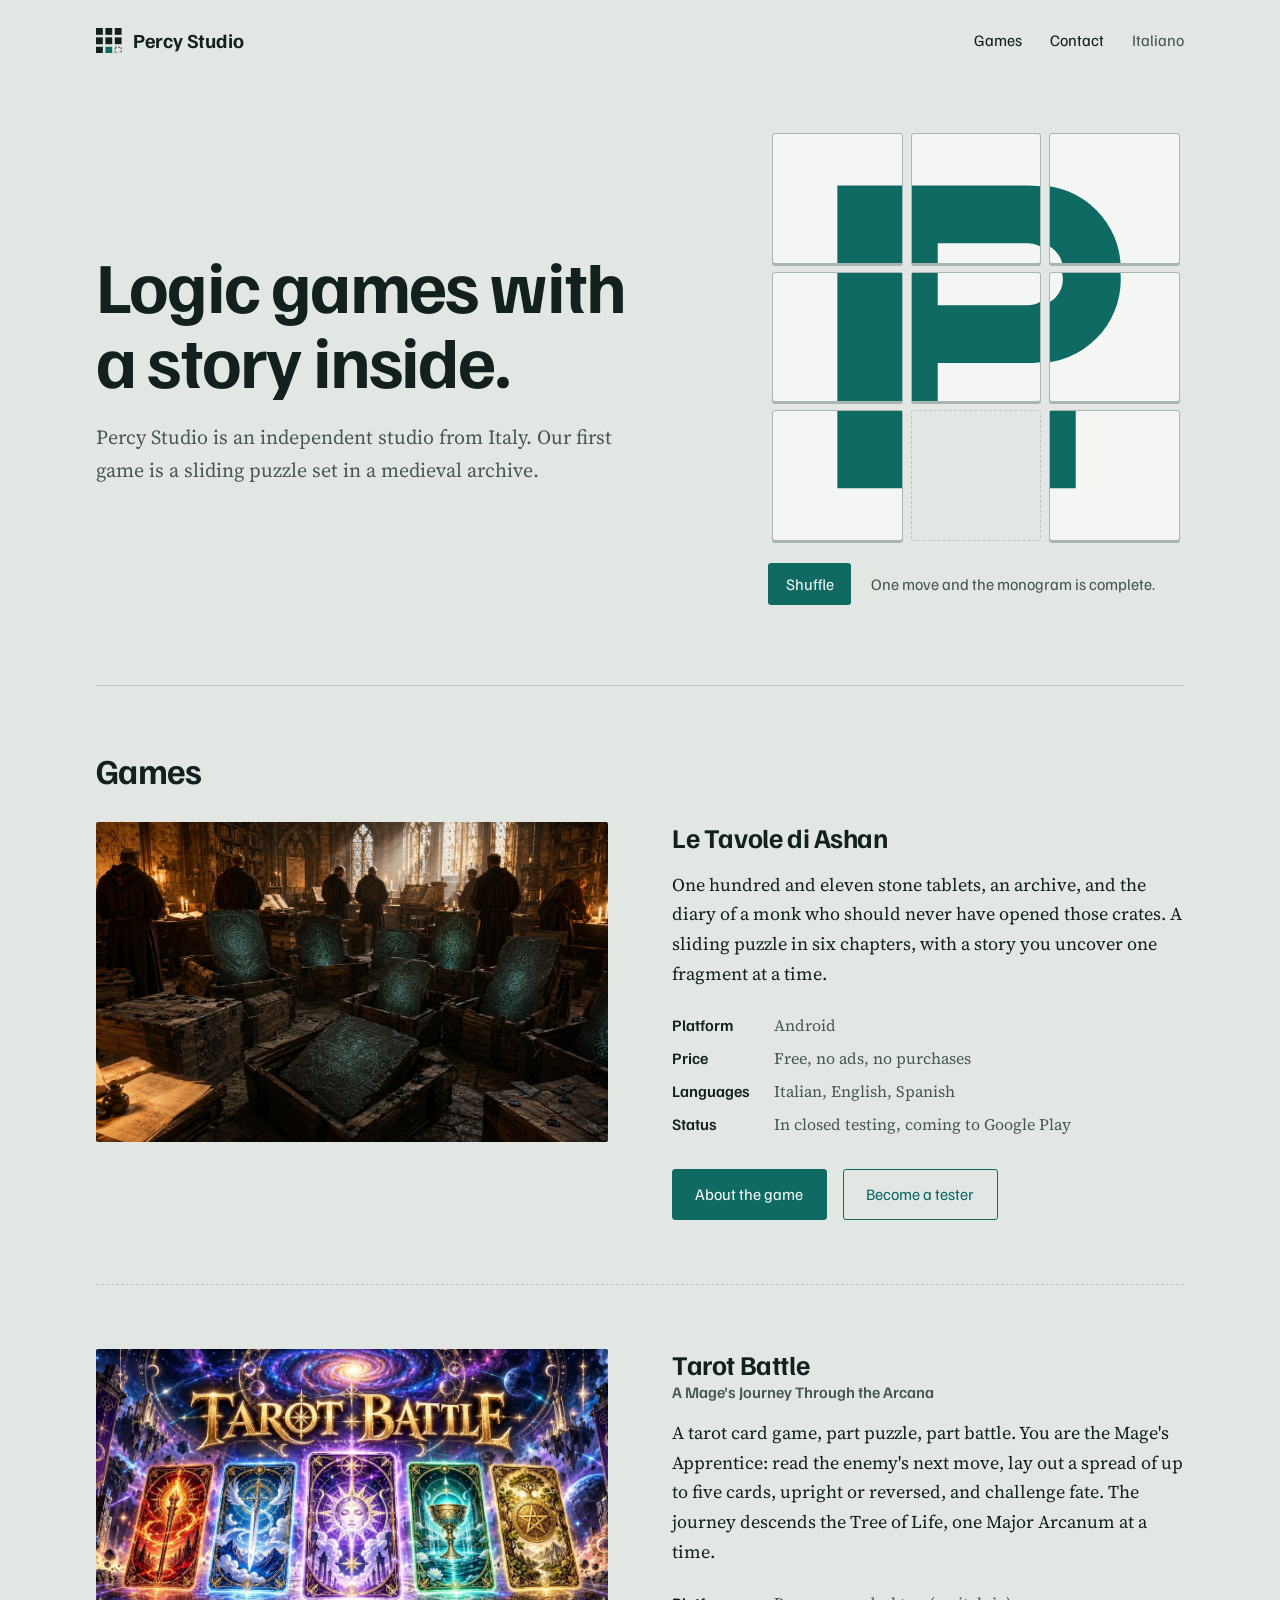
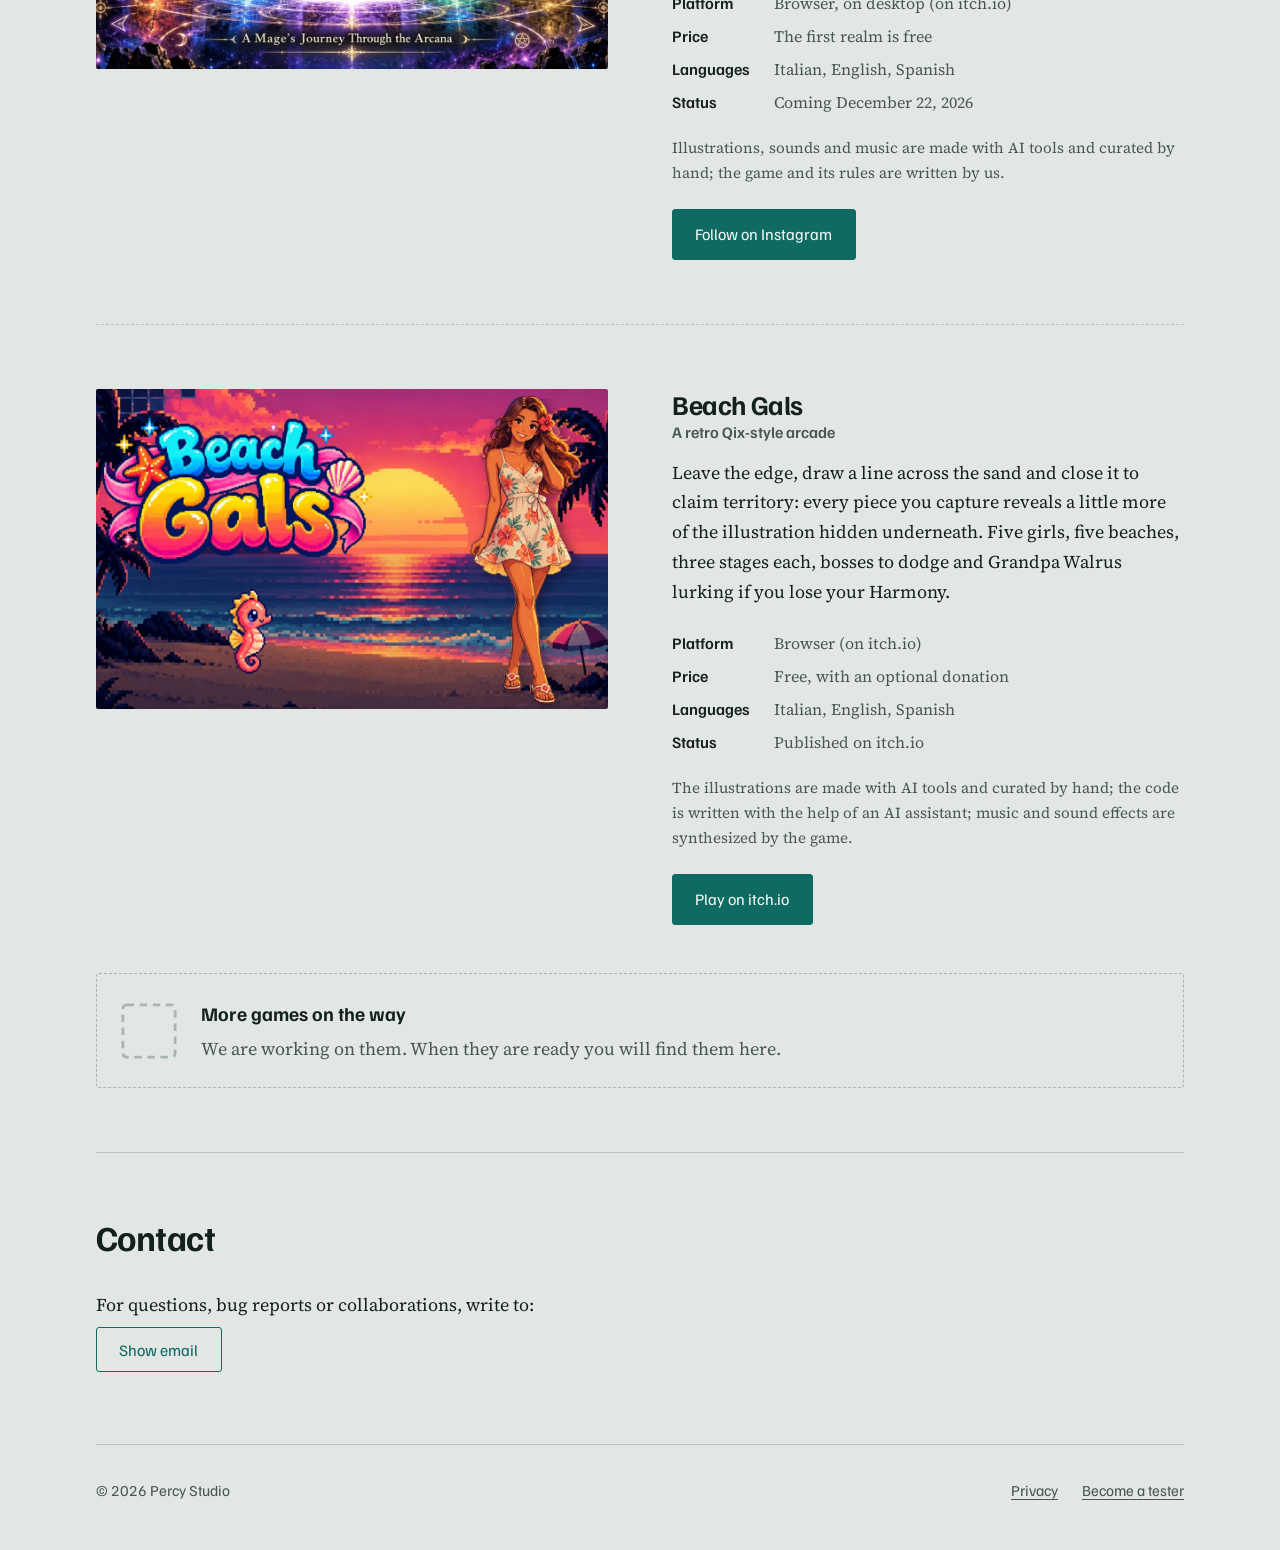
==== commit e78f224e: "Beach Gals è pubblicato su itch.io Aggiorna lo stato da "in sviluppo" a pubblicato e aggiunge il pul" ====
--- a/en/index.html
+++ b/en/index.html
@@ -79,8 +79,11 @@
               <h3>Beach Gals <span>A retro Qix-style arcade</span></h3>
             </div>
             <p>Leave the edge, draw a line across the sand and close it to claim territory: every piece you capture reveals a little more of the illustration hidden underneath. Five girls, five beaches, three stages each, bosses to dodge and Grandpa Walrus lurking if you lose your Harmony.</p>
-            <dl class="facts"><dt>Platform</dt><dd>Browser (on itch.io)</dd><dt>Price</dt><dd>Free, with an optional donation</dd><dt>Languages</dt><dd>Italian, English, Spanish</dd><dt>Status</dt><dd>In development, coming to itch.io</dd></dl>
+            <dl class="facts"><dt>Platform</dt><dd>Browser (on itch.io)</dd><dt>Price</dt><dd>Free, with an optional donation</dd><dt>Languages</dt><dd>Italian, English, Spanish</dd><dt>Status</dt><dd>Published on itch.io</dd></dl>
             <p class="ai-note">The illustrations are made with AI tools and curated by hand; the code is written with the help of an AI assistant; music and sound effects are synthesized by the game.</p>
+            <div class="actions">
+              <a class="btn" href="https://percystudio.itch.io/beach-gals" rel="noopener">Play on itch.io</a>
+            </div>
           </div>
         </div>
         <div class="soon">
